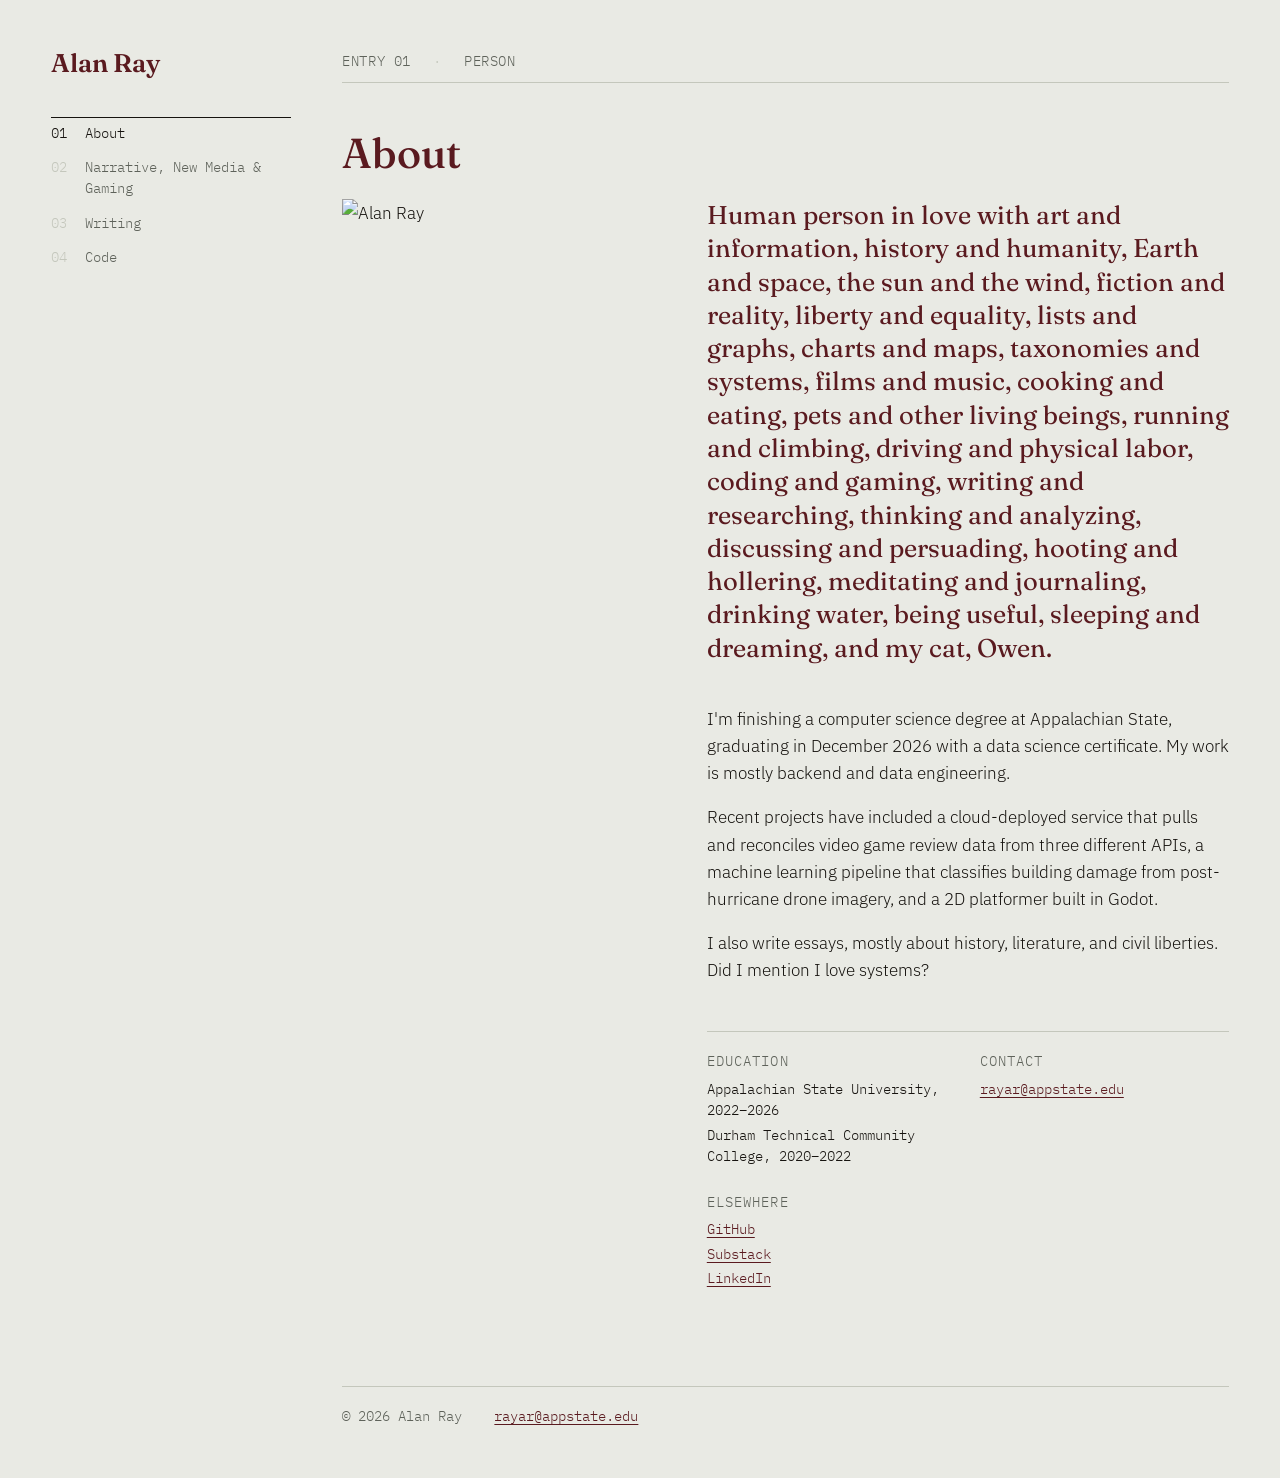
==== about.html @ 9c07a678 "Added about.html and style.css" ====
<!DOCTYPE html>
<html lang="en">

<head>
    <meta charset="utf-8">
    <meta name="viewport" content="width=device-width, initial-scale=1">
    <title>About - Alan Ray</title>
    <meta name="description"
        content="Alan Ray is finishing a Computer Science degree at Appalachian State, working in backend and data engineering.">
    <link rel="stylesheet" href="https://fonts.googleapis.com/css2?family=Fraunces:opsz,wght@9..144,400..600&family=IBM+Plex+Mono&family=IBM+Plex+Sans:wght@300;400&display=swap">
    <link rel="stylesheet" href="style.css">
</head>

<body>
    <a class="skip" href="#main">Skip to content</a>

    <div class="shell">

        <header class="rail">
            <a class="wordmark" href="index.html">Alan Ray</a>
            <nav aria-label="Main">
                <ul class="index">
                    <li><a href="about.html" data-entry="01" aria-current="page">About</a></li>
                    <li><a href="course.html" data-entry="02">Narrative, New Media &amp; Gaming</a></li>
                    <li><a href="writing.html" data-entry="03">Writing</a></li>
                    <li><a href="code.html" data-entry="04">Code</a></li>
                </ul>
            </nav>
        </header>

        <main class="content" id="main">
            <div class="catalog">
                <span>Entry 01</span>
                <span>Person</span>
            </div>

            <h1 class="page-title">About</h1>

            <div class="about-grid">
                <figure class="portrait">
                    <img src="images/portrait.jpg" alt="Alan Ray">
                </figure>

                <div>
                    <p class="epigraph">Human person in love with art and information, history and humanity, Earth and
                        space, the sun and the wind, fiction and reality, liberty and equality, lists and graphs, charts
                        and maps, taxonomies and systems, films and music, cooking and eating, pets and other living
                        beings, running and climbing, driving and physical labor, coding and gaming, writing and
                        researching, thinking and analyzing, discussing and persuading, hooting and hollering,
                        meditating and journaling, drinking water, being useful, sleeping and dreaming, and my cat,
                        Owen.</p>

                    <div class="prose">
                        <p>I'm finishing a computer science degree at Appalachian State, graduating in December 2026 with a data 
                            science certificate. My work is mostly backend and data engineering.</p>

                        <p>Recent projects have included a cloud-deployed service that pulls and reconciles video game
                            review data from three different APIs, a machine learning pipeline that classifies building
                            damage from post-hurricane drone imagery, and a 2D platformer built in Godot.</p>

                        <p>I also write essays, mostly about history, literature, and civil liberties. Did I mention I
                            love systems?</p>
                    </div>

                    <d1 class="meta">
                        <div>
                            <dt>Education</dt>
                            <dd>Appalachian State University, 2022&ndash;2026</dd>
                            <dd>Durham Technical Community College, 2020&ndash;2022</dd>
                        </div>
                        <div>
                            <dt>Contact</dt>
                            <dd><a href="mailto:rayar@appstate.edu">rayar@appstate.edu</a></dd>
                        </div>
                        <div>
                            <dt>Elsewhere</dt>
                            <dd><a href="https://github.com/rayar93">GitHub</a></dd>
                            <dd><a href="TODO">Substack</a></dd>
                            <dd><a href="TODO">LinkedIn</a></dd>
                        </div>
                    </d1>
                </div>
            </div>
            <footer class="foot">
                <span>&copy; 2026 Alan Ray</span>
                <span><a href="mailto:rayar@appstate.edu">rayar@appstate.edu</a></span>
            </footer>
        </main>
    </div>
</body>
</html>
---- style.css ----
:root {
  --paper:      #E9EAE4;
  --paper-dim:  #DFE1D9;
  --ink:        #16130F;
  --ink-soft:   #5E625A;
  --accent:     #5A1A1F;
  --accent-lit: #8C2F31;
  --rule:       #C4C7BC;

  --display: "Fraunces", Georgia, serif;
  --body:    "IBM Plex Sans", system-ui, sans-serif;
  --mono:    "IBM Plex Mono", ui-monospace, monospace;

  --step--1: clamp(0.78rem, 0.75rem + 0.15vw, 0.86rem);
  --step-0:  clamp(1rem, 0.96rem + 0.2vw, 1.09rem);
  --step-1:  clamp(1.3rem, 1.2rem + 0.5vw, 1.6rem);
  --step-2:  clamp(1.8rem, 1.5rem + 1.4vw, 2.8rem);
  --step-3:  clamp(2.6rem, 1.9rem + 3.4vw, 5.4rem);

  --rail: 15rem;
  --gap:  clamp(1.5rem, 4vw, 4rem);
}

*, *::before, *::after { box-sizing: border-box; }
body, h1, p, ul, li, figure, dl, dd { margin: 0; padding: 0; }
ul { list-style: none; }
img { display: block; max-width: 100%; }

body {
  background: var(--paper);
  color: var(--ink);
  font-family: var(--body);
  font-size: var(--step-0);
  font-weight: 300;
  line-height: 1.55;
  -webkit-font-smoothing: antialiased;
}

a { color: var(--accent); text-underline-offset: 0.2em; }
a:hover { color: var(--accent-lit); }

:focus-visible { outline: 2px solid var(--accent); outline-offset: 3px; }

.skip { position: absolute; left: -9999px; font-family: var(--mono); font-size: var(--step--1); }
.skip:focus {
  left: 1rem; top: 1rem; z-index: 10;
  background: var(--accent); color: var(--paper); padding: 0.6rem 1rem;
}

/* layout ---------------------------------------------------- */

.shell {
  display: grid;
  grid-template-columns: var(--rail) minmax(0, 1fr);
  gap: var(--gap);
  max-width: 1500px;
  margin: 0 auto;
  padding: clamp(1.5rem, 4vw, 3.5rem);
  min-height: 100vh;
}

.rail { position: sticky; top: clamp(1.5rem, 4vw, 3.5rem); align-self: start; }
.content { min-width: 0; }

/* index (nav) ----------------------------------------------- */

.wordmark {
  display: block;
  font-family: var(--display);
  font-weight: 600;
  font-size: var(--step-1);
  line-height: 1;
  color: var(--accent);
  text-decoration: none;
  margin-bottom: 2.5rem;
}

.index { font-family: var(--mono); font-size: var(--step--1); }
.index li { margin-bottom: 0.15rem; }

.index a {
  display: grid;
  grid-template-columns: 2.1rem 1fr;
  padding: 0.3rem 0;
  color: var(--ink-soft);
  text-decoration: none;
  border-top: 1px solid transparent;
  transition: color 0.12s ease, border-color 0.12s ease;
}

.index a::before {
  content: attr(data-entry);
  color: var(--rule);
  font-variant-numeric: tabular-nums;
}

.index a:hover, .index a:focus-visible { color: var(--accent); border-top-color: var(--rule); }
.index a:hover::before, .index a:focus-visible::before { color: var(--accent); }

.index a[aria-current="page"] { color: var(--ink); border-top-color: var(--ink); }
.index a[aria-current="page"]::before { color: var(--ink); }

/* catalog strip --------------------------------------------- */

.catalog {
  display: flex;
  flex-wrap: wrap;
  gap: 0.4rem 1.4rem;
  font-family: var(--mono);
  font-size: var(--step--1);
  letter-spacing: 0.04em;
  text-transform: uppercase;
  color: var(--ink-soft);
  border-bottom: 1px solid var(--rule);
  padding-bottom: 0.6rem;
  margin-bottom: clamp(1.5rem, 4vw, 3rem);
}

.catalog span { white-space: nowrap; }
.catalog span + span::before { content: "\00b7"; color: var(--rule); margin-right: 1.4rem; }

/* type ------------------------------------------------------ */

.display {
  font-family: var(--display);
  font-weight: 500;
  font-size: var(--step-3);
  line-height: 0.98;
  letter-spacing: -0.02em;
  color: var(--accent);
  text-wrap: balance;
}

.page-title {
  font-family: var(--display);
  font-weight: 500;
  font-size: var(--step-2);
  line-height: 1.05;
  color: var(--accent);
  margin-bottom: 1.5rem;
}

.epigraph {
  font-family: var(--display);
  font-weight: 400;
  font-size: var(--step-1);
  line-height: 1.3;
  color: var(--accent);
  text-wrap: pretty;
  max-width: 46ch;
  margin-bottom: 2.5rem;
}

.lede { font-size: var(--step-1); line-height: 1.35; text-wrap: pretty; }

.label {
  display: block;
  font-family: var(--mono);
  font-size: var(--step--1);
  text-transform: uppercase;
  letter-spacing: 0.08em;
  color: var(--ink-soft);
  margin-bottom: 0.6rem;
}

.prose { max-width: 60ch; }
.prose p + p { margin-top: 1.1rem; }

/* home ------------------------------------------------------ */

.hero {
  display: grid;
  grid-template-columns: minmax(0, 0.85fr) minmax(0, 1fr);
  gap: var(--gap);
  align-items: end;
  min-height: 78vh;
}

.hero-figure { height: 100%; }
.hero-figure img { width: 100%; height: 100%; min-height: 60vh; object-fit: cover; }
.hero-text { padding-bottom: 1rem; }

/* about ----------------------------------------------------- */

.about-grid {
  display: grid;
  grid-template-columns: minmax(0, 0.6fr) minmax(0, 1fr);
  gap: var(--gap);
  align-items: start;
}

.portrait img { width: 100%; aspect-ratio: 4 / 5; object-fit: cover; }

.meta {
  display: grid;
  gap: 1.5rem;
  grid-template-columns: repeat(auto-fit, minmax(14rem, 1fr));
  margin-top: 3rem;
  padding-top: 1.2rem;
  border-top: 1px solid var(--rule);
  font-family: var(--mono);
  font-size: var(--step--1);
}

.meta dt { text-transform: uppercase; letter-spacing: 0.08em; color: var(--ink-soft); margin-bottom: 0.4rem; }
.meta dd + dd { margin-top: 0.2rem; }

/* entry lists ----------------------------------------------- */

.entries { margin-top: clamp(2rem, 5vw, 4rem); border-top: 1px solid var(--rule); }

.entry a {
  display: grid;
  grid-template-columns: 3.5rem minmax(0, 1fr) auto;
  gap: 1rem;
  align-items: baseline;
  padding: 1.4rem 0;
  border-bottom: 1px solid var(--rule);
  color: var(--ink);
  text-decoration: none;
  transition: background 0.14s ease, padding 0.14s ease;
}

.entry a:hover, .entry a:focus-visible {
  background: var(--paper-dim);
  padding-left: 0.8rem;
  padding-right: 0.8rem;
}

.entry-num { font-family: var(--mono); font-size: var(--step--1); color: var(--ink-soft); font-variant-numeric: tabular-nums; }

.entry-title {
  font-family: var(--display);
  font-weight: 500;
  font-size: var(--step-1);
  line-height: 1.1;
  color: var(--accent);
}

.entry-note { display: block; margin-top: 0.35rem; max-width: 52ch; }

.entry-status {
  font-family: var(--mono);
  font-size: var(--step--1);
  text-transform: uppercase;
  letter-spacing: 0.06em;
  color: var(--ink-soft);
  white-space: nowrap;
}

/* figures --------------------------------------------------- */

.banner { margin-bottom: clamp(1.5rem, 4vw, 3rem); }
.banner img { width: 100%; aspect-ratio: 16 / 7; object-fit: cover; }

.embed { position: relative; aspect-ratio: 16 / 9; background: var(--paper-dim); margin: 2rem 0; }
.embed iframe { position: absolute; inset: 0; width: 100%; height: 100%; border: 0; }

/* footer ---------------------------------------------------- */

.foot {
  display: flex;
  flex-wrap: wrap;
  gap: 0.5rem 2rem;
  margin-top: clamp(3rem, 8vw, 6rem);
  padding-top: 1.2rem;
  border-top: 1px solid var(--rule);
  font-family: var(--mono);
  font-size: var(--step--1);
  color: var(--ink-soft);
}

/* responsive ------------------------------------------------ */

@media (max-width: 900px) {
  .shell { grid-template-columns: 1fr; gap: 2rem; }
  .rail { position: static; }
  .wordmark { margin-bottom: 1rem; }

  .index {
    display: flex;
    flex-wrap: wrap;
    gap: 0 1.2rem;
    border-top: 1px solid var(--rule);
    padding-top: 0.8rem;
  }
  .index a { grid-template-columns: 1fr; border-top: 0; padding: 0.2rem 0; }
  .index a::before { display: none; }
  .index a[aria-current="page"] { border-top: 0; text-decoration: underline; }

  .hero { display: flex; flex-direction: column-reverse; gap: 1.5rem; min-height: 0; }
  .hero-figure img { min-height: 45vh; }

  .about-grid { grid-template-columns: 1fr; }
  .portrait { max-width: 20rem; }

  .entry a { grid-template-columns: 2.5rem minmax(0, 1fr); }
  .entry-status { grid-column: 2; }
}

@media (prefers-reduced-motion: reduce) {
  *, *::before, *::after { transition-duration: 0.01ms !important; }
}
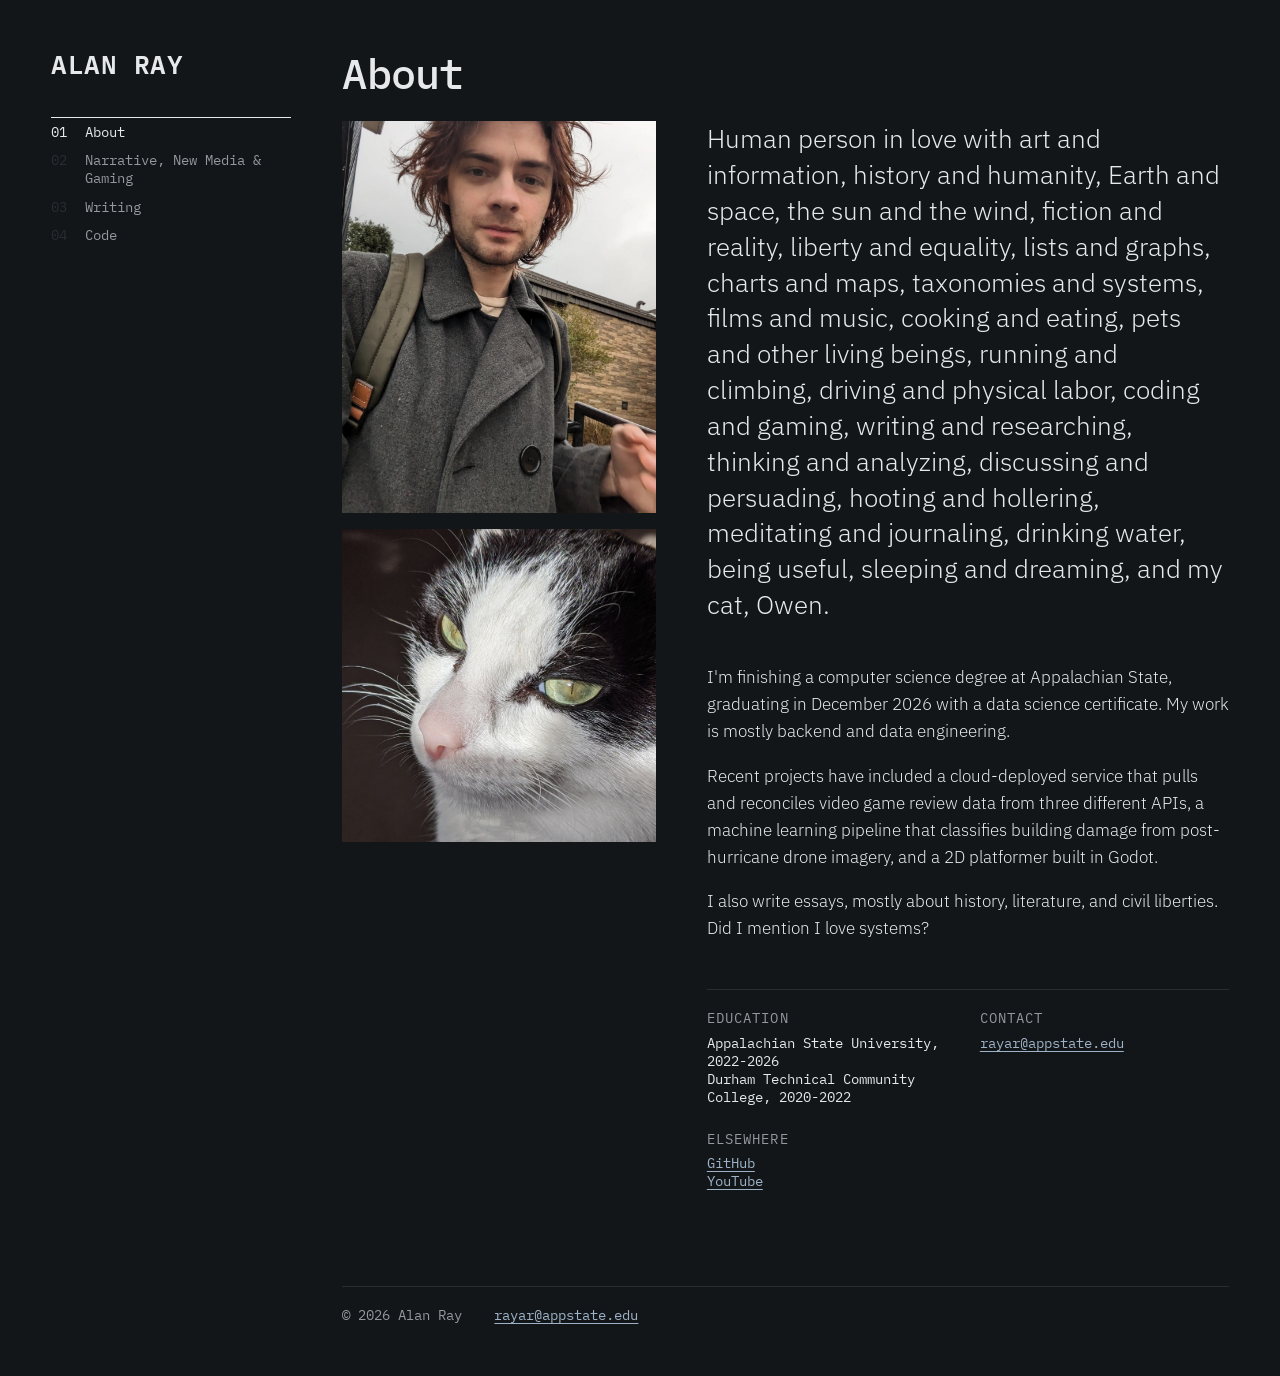
==== commit 3f2ff481: "Website v2 - New images - New pages - Edited text - Refactored code - Changed styles - Met assignmen" ====
--- a/about.html
+++ b/about.html
@@ -2,90 +2,88 @@
 <html lang="en">
 
 <head>
-    <meta charset="utf-8">
-    <meta name="viewport" content="width=device-width, initial-scale=1">
-    <title>About - Alan Ray</title>
-    <meta name="description"
-        content="Alan Ray is finishing a Computer Science degree at Appalachian State, working in backend and data engineering.">
-    <link rel="stylesheet" href="https://fonts.googleapis.com/css2?family=Fraunces:opsz,wght@9..144,400..600&family=IBM+Plex+Mono&family=IBM+Plex+Sans:wght@300;400&display=swap">
-    <link rel="stylesheet" href="style.css">
+  <meta charset="utf-8">
+  <meta name="viewport" content="width=device-width, initial-scale=1">
+  <title>About - Alan Ray</title>
+  <meta name="description"
+    content="Alan Ray is finishing a computer science degree at Appalachian State, working in backend and data engineering.">
+  <link rel="stylesheet"
+    href="https://fonts.googleapis.com/css2?family=IBM+Plex+Mono:wght@400;500;600&family=IBM+Plex+Sans:wght@300;400&display=swap">
+  <link rel="stylesheet" href="style.css">
 </head>
 
 <body>
-    <a class="skip" href="#main">Skip to content</a>
+  <a class="skip" href="#main">Skip to content</a>
 
-    <div class="shell">
+  <div class="shell">
 
-        <header class="rail">
-            <a class="wordmark" href="index.html">Alan Ray</a>
-            <nav aria-label="Main">
-                <ul class="index">
-                    <li><a href="about.html" data-entry="01" aria-current="page">About</a></li>
-                    <li><a href="course.html" data-entry="02">Narrative, New Media &amp; Gaming</a></li>
-                    <li><a href="writing.html" data-entry="03">Writing</a></li>
-                    <li><a href="code.html" data-entry="04">Code</a></li>
-                </ul>
-            </nav>
-        </header>
+    <header class="rail">
+      <a class="wordmark" href="index.html">Alan Ray</a>
+      <nav aria-label="Main">
+        <ul class="index">
+          <li><a href="about.html" data-entry="01" aria-current="page">About</a></li>
+          <li><a href="course.html" data-entry="02">Narrative, New Media &amp; Gaming</a></li>
+          <li><a href="writing.html" data-entry="03">Writing</a></li>
+          <li><a href="code.html" data-entry="04">Code</a></li>
+        </ul>
+      </nav>
+    </header>
 
-        <main class="content" id="main">
-            <div class="catalog">
-                <span>Entry 01</span>
-                <span>Person</span>
+    <main class="content" id="main">
+      <h1>About</h1>
+
+      <div class="about">
+        <div>
+          <img class="portrait" src="images/portrait.png" alt="Alan Ray">
+          <img class="owen" src="images/owen.jpg" alt="Owen, a black and white cat, in profile.">
+        </div>
+
+        <div>
+          <p class="epigraph">Human person in love with art and information, history and humanity, Earth and space, the
+            sun and the wind, fiction and reality, liberty and equality, lists and graphs, charts and maps, taxonomies
+            and systems, films and music, cooking and eating, pets and other living beings, running and climbing,
+            driving and physical labor, coding and gaming, writing and researching, thinking and analyzing, discussing
+            and persuading, hooting and hollering, meditating and journaling, drinking water, being useful, sleeping and
+            dreaming, and my cat, Owen.</p>
+
+          <div class="prose">
+            <p>I'm finishing a computer science degree at Appalachian State, graduating in December 2026 with a data
+              science certificate. My work is mostly backend and data engineering.</p>
+
+            <p>Recent projects have included a cloud-deployed service that pulls and reconciles video game review data
+              from three different APIs, a machine learning pipeline that classifies building damage from post-hurricane
+              drone imagery, and a 2D platformer built in Godot.</p>
+
+            <p>I also write essays, mostly about history, literature, and civil liberties. Did I mention I love systems?
+            </p>
+          </div>
+
+          <dl class="meta">
+            <div>
+              <dt>Education</dt>
+              <dd>Appalachian State University, 2022-2026</dd>
+              <dd>Durham Technical Community College, 2020-2022</dd>
             </div>
+            <div>
+              <dt>Contact</dt>
+              <dd><a href="mailto:rayar@appstate.edu">rayar@appstate.edu</a></dd>
+            </div>
+            <div>
+              <dt>Elsewhere</dt>
+              <dd><a href="https://github.com/rayar93">GitHub</a></dd>
+              <dd><a href="https://www.youtube.com/@rayar93">YouTube</a></dd>
+            </div>
+          </dl>
+        </div>
+      </div>
 
-            <h1 class="page-title">About</h1>
+      <footer class="foot">
+        <span>&copy; 2026 Alan Ray</span>
+        <span><a href="mailto:rayar@appstate.edu">rayar@appstate.edu</a></span>
+      </footer>
+    </main>
 
-            <div class="about-grid">
-                <figure class="portrait">
-                    <img src="images/portrait.jpg" alt="Alan Ray">
-                </figure>
+  </div>
+</body>
 
-                <div>
-                    <p class="epigraph">Human person in love with art and information, history and humanity, Earth and
-                        space, the sun and the wind, fiction and reality, liberty and equality, lists and graphs, charts
-                        and maps, taxonomies and systems, films and music, cooking and eating, pets and other living
-                        beings, running and climbing, driving and physical labor, coding and gaming, writing and
-                        researching, thinking and analyzing, discussing and persuading, hooting and hollering,
-                        meditating and journaling, drinking water, being useful, sleeping and dreaming, and my cat,
-                        Owen.</p>
-
-                    <div class="prose">
-                        <p>I'm finishing a computer science degree at Appalachian State, graduating in December 2026 with a data 
-                            science certificate. My work is mostly backend and data engineering.</p>
-
-                        <p>Recent projects have included a cloud-deployed service that pulls and reconciles video game
-                            review data from three different APIs, a machine learning pipeline that classifies building
-                            damage from post-hurricane drone imagery, and a 2D platformer built in Godot.</p>
-
-                        <p>I also write essays, mostly about history, literature, and civil liberties. Did I mention I
-                            love systems?</p>
-                    </div>
-
-                    <d1 class="meta">
-                        <div>
-                            <dt>Education</dt>
-                            <dd>Appalachian State University, 2022&ndash;2026</dd>
-                            <dd>Durham Technical Community College, 2020&ndash;2022</dd>
-                        </div>
-                        <div>
-                            <dt>Contact</dt>
-                            <dd><a href="mailto:rayar@appstate.edu">rayar@appstate.edu</a></dd>
-                        </div>
-                        <div>
-                            <dt>Elsewhere</dt>
-                            <dd><a href="https://github.com/rayar93">GitHub</a></dd>
-                            <dd><a href="TODO">Substack</a></dd>
-                            <dd><a href="TODO">LinkedIn</a></dd>
-                        </div>
-                    </d1>
-                </div>
-            </div>
-            <footer class="foot">
-                <span>&copy; 2026 Alan Ray</span>
-                <span><a href="mailto:rayar@appstate.edu">rayar@appstate.edu</a></span>
-            </footer>
-        </main>
-    </div>
-</body>
 </html>
--- a/style.css
+++ b/style.css
@@ -1,13 +1,17 @@
+/* Alan Ray - portfolio. */
+
 :root {
-  --paper:      #E9EAE4;
-  --paper-dim:  #DFE1D9;
-  --ink:        #16130F;
-  --ink-soft:   #5E625A;
-  --accent:     #5A1A1F;
-  --accent-lit: #8C2F31;
-  --rule:       #C4C7BC;
-
-  --display: "Fraunces", Georgia, serif;
+  color-scheme: dark;
+
+  --paper:      #131619;
+  --paper-dim:  #1C2024;
+  --ink:        #E6E8EA;
+  --ink-soft:   #93999F;
+  --accent:     #9DB2C6;
+  --accent-lit: #BACDDE;
+  --rule:       #282D32;
+
+  --display: "IBM Plex Mono", ui-monospace, monospace;
   --body:    "IBM Plex Sans", system-ui, sans-serif;
   --mono:    "IBM Plex Mono", ui-monospace, monospace;
 
@@ -15,68 +19,63 @@
   --step-0:  clamp(1rem, 0.96rem + 0.2vw, 1.09rem);
   --step-1:  clamp(1.3rem, 1.2rem + 0.5vw, 1.6rem);
   --step-2:  clamp(1.8rem, 1.5rem + 1.4vw, 2.8rem);
-  --step-3:  clamp(2.6rem, 1.9rem + 3.4vw, 5.4rem);
-
-  --rail: 15rem;
+  --step-3:  clamp(2.1rem, 1.6rem + 2.4vw, 3.8rem);
+
+  --pad:  clamp(1.5rem, 4vw, 3.5rem);
   --gap:  clamp(1.5rem, 4vw, 4rem);
 }
 
 *, *::before, *::after { box-sizing: border-box; }
-body, h1, p, ul, li, figure, dl, dd { margin: 0; padding: 0; }
+body, h1, h2, p, ul, dl, dd { margin: 0; padding: 0; }
 ul { list-style: none; }
-img { display: block; max-width: 100%; }
+img { display: block; width: 100%; object-fit: cover; }
 
 body {
   background: var(--paper);
   color: var(--ink);
-  font-family: var(--body);
-  font-size: var(--step-0);
-  font-weight: 300;
-  line-height: 1.55;
+  font: 300 var(--step-0)/1.55 var(--body);
   -webkit-font-smoothing: antialiased;
 }
 
 a { color: var(--accent); text-underline-offset: 0.2em; }
 a:hover { color: var(--accent-lit); }
-
 :focus-visible { outline: 2px solid var(--accent); outline-offset: 3px; }
 
-.skip { position: absolute; left: -9999px; font-family: var(--mono); font-size: var(--step--1); }
+.skip { position: absolute; left: -9999px; }
 .skip:focus {
-  left: 1rem; top: 1rem; z-index: 10;
-  background: var(--accent); color: var(--paper); padding: 0.6rem 1rem;
+  left: 1rem; top: 1rem; z-index: 1;
+  background: var(--ink); color: var(--paper); padding: 0.6rem 1rem;
+  font: var(--step--1) var(--mono);
 }
 
 /* layout ---------------------------------------------------- */
 
 .shell {
   display: grid;
-  grid-template-columns: var(--rail) minmax(0, 1fr);
+  grid-template-columns: 15rem minmax(0, 1fr);
   gap: var(--gap);
   max-width: 1500px;
   margin: 0 auto;
-  padding: clamp(1.5rem, 4vw, 3.5rem);
+  padding: var(--pad);
   min-height: 100vh;
 }
 
-.rail { position: sticky; top: clamp(1.5rem, 4vw, 3.5rem); align-self: start; }
+.rail { position: sticky; top: var(--pad); align-self: start; }
 .content { min-width: 0; }
 
 /* index (nav) ----------------------------------------------- */
 
 .wordmark {
   display: block;
-  font-family: var(--display);
-  font-weight: 600;
-  font-size: var(--step-1);
-  line-height: 1;
-  color: var(--accent);
+  font: 600 var(--step-1)/1 var(--display);
+  letter-spacing: 0.02em;
+  text-transform: uppercase;
+  color: var(--ink);
   text-decoration: none;
   margin-bottom: 2.5rem;
 }
 
-.index { font-family: var(--mono); font-size: var(--step--1); }
-.index li { margin-bottom: 0.15rem; }
+.index { font: var(--step--1) var(--mono); }
 
 .index a {
   display: grid;
@@ -85,7 +84,7 @@
   color: var(--ink-soft);
   text-decoration: none;
   border-top: 1px solid transparent;
-  transition: color 0.12s ease, border-color 0.12s ease;
+  transition: color 0.12s, border-color 0.12s;
 }
 
 .index a::before {
@@ -94,58 +93,30 @@
   font-variant-numeric: tabular-nums;
 }
 
-.index a:hover, .index a:focus-visible { color: var(--accent); border-top-color: var(--rule); }
-.index a:hover::before, .index a:focus-visible::before { color: var(--accent); }
-
+.index a:is(:hover, :focus-visible) { color: var(--accent); border-top-color: var(--rule); }
+.index a:is(:hover, :focus-visible)::before { color: var(--accent); }
 .index a[aria-current="page"] { color: var(--ink); border-top-color: var(--ink); }
 .index a[aria-current="page"]::before { color: var(--ink); }
 
-/* catalog strip --------------------------------------------- */
-
-.catalog {
-  display: flex;
-  flex-wrap: wrap;
-  gap: 0.4rem 1.4rem;
-  font-family: var(--mono);
-  font-size: var(--step--1);
-  letter-spacing: 0.04em;
-  text-transform: uppercase;
-  color: var(--ink-soft);
-  border-bottom: 1px solid var(--rule);
-  padding-bottom: 0.6rem;
-  margin-bottom: clamp(1.5rem, 4vw, 3rem);
-}
-
-.catalog span { white-space: nowrap; }
-.catalog span + span::before { content: "\00b7"; color: var(--rule); margin-right: 1.4rem; }
-
 /* type ------------------------------------------------------ */
 
-.display {
-  font-family: var(--display);
-  font-weight: 500;
+h1 {
+  font: 500 var(--step-2)/1.1 var(--display);
+  letter-spacing: -0.02em;
+  color: var(--ink);
+  margin-bottom: 1.5rem;
+}
+
+.hero h1 {
   font-size: var(--step-3);
-  line-height: 0.98;
-  letter-spacing: -0.02em;
-  color: var(--accent);
+  line-height: 1.05;
+  letter-spacing: -0.03em;
   text-wrap: balance;
-}
-
-.page-title {
-  font-family: var(--display);
-  font-weight: 500;
-  font-size: var(--step-2);
-  line-height: 1.05;
-  color: var(--accent);
-  margin-bottom: 1.5rem;
+  margin: 0;
 }
 
 .epigraph {
-  font-family: var(--display);
-  font-weight: 400;
-  font-size: var(--step-1);
-  line-height: 1.3;
-  color: var(--accent);
+  font: 300 var(--step-1)/1.4 var(--body);
   text-wrap: pretty;
   max-width: 46ch;
   margin-bottom: 2.5rem;
@@ -155,8 +126,7 @@
 
 .label {
   display: block;
-  font-family: var(--mono);
-  font-size: var(--step--1);
+  font: var(--step--1) var(--mono);
   text-transform: uppercase;
   letter-spacing: 0.08em;
   color: var(--ink-soft);
@@ -165,6 +135,17 @@
 
 .prose { max-width: 60ch; }
 .prose p + p { margin-top: 1.1rem; }
+.prose + .prose { margin-top: clamp(2rem, 5vw, 3rem); }
+
+/* images ---------------------------------------------------- */
+
+.hero img { height: 100%; min-height: 60vh; }
+.banner { aspect-ratio: 3 / 2; max-height: 62vh; margin-bottom: clamp(1.5rem, 4vw, 3rem); }
+.portrait { aspect-ratio: 4 / 5; }
+.owen { aspect-ratio: 1; margin-top: 1rem; }
+
+.embed { aspect-ratio: 16 / 9; margin: 2rem 0; background: var(--paper-dim); }
+.embed iframe { width: 100%; height: 100%; border: 0; }
 
 /* home ------------------------------------------------------ */
 
@@ -172,24 +153,18 @@
   display: grid;
   grid-template-columns: minmax(0, 0.85fr) minmax(0, 1fr);
   gap: var(--gap);
-  align-items: end;
+  align-items: start;
   min-height: 78vh;
 }
 
-.hero-figure { height: 100%; }
-.hero-figure img { width: 100%; height: 100%; min-height: 60vh; object-fit: cover; }
-.hero-text { padding-bottom: 1rem; }
-
 /* about ----------------------------------------------------- */
 
-.about-grid {
+.about {
   display: grid;
   grid-template-columns: minmax(0, 0.6fr) minmax(0, 1fr);
   gap: var(--gap);
   align-items: start;
 }
-
-.portrait img { width: 100%; aspect-ratio: 4 / 5; object-fit: cover; }
 
 .meta {
   display: grid;
@@ -198,18 +173,21 @@
   margin-top: 3rem;
   padding-top: 1.2rem;
   border-top: 1px solid var(--rule);
-  font-family: var(--mono);
-  font-size: var(--step--1);
-}
-
-.meta dt { text-transform: uppercase; letter-spacing: 0.08em; color: var(--ink-soft); margin-bottom: 0.4rem; }
-.meta dd + dd { margin-top: 0.2rem; }
+  font: var(--step--1) var(--mono);
+}
+
+.meta dt {
+  text-transform: uppercase;
+  letter-spacing: 0.08em;
+  color: var(--ink-soft);
+  margin-bottom: 0.4rem;
+}
 
 /* entry lists ----------------------------------------------- */
 
 .entries { margin-top: clamp(2rem, 5vw, 4rem); border-top: 1px solid var(--rule); }
 
-.entry a {
+.entries a {
   display: grid;
   grid-template-columns: 3.5rem minmax(0, 1fr) auto;
   gap: 1rem;
@@ -218,43 +196,25 @@
   border-bottom: 1px solid var(--rule);
   color: var(--ink);
   text-decoration: none;
-  transition: background 0.14s ease, padding 0.14s ease;
-}
-
-.entry a:hover, .entry a:focus-visible {
+  transition: background 0.14s, padding 0.14s;
+}
+
+.entries a:is(:hover, :focus-visible) {
   background: var(--paper-dim);
-  padding-left: 0.8rem;
-  padding-right: 0.8rem;
-}
-
-.entry-num { font-family: var(--mono); font-size: var(--step--1); color: var(--ink-soft); font-variant-numeric: tabular-nums; }
-
-.entry-title {
-  font-family: var(--display);
-  font-weight: 500;
-  font-size: var(--step-1);
-  line-height: 1.1;
-  color: var(--accent);
-}
-
-.entry-note { display: block; margin-top: 0.35rem; max-width: 52ch; }
-
-.entry-status {
-  font-family: var(--mono);
-  font-size: var(--step--1);
-  text-transform: uppercase;
-  letter-spacing: 0.06em;
-  color: var(--ink-soft);
-  white-space: nowrap;
-}
-
-/* figures --------------------------------------------------- */
-
-.banner { margin-bottom: clamp(1.5rem, 4vw, 3rem); }
-.banner img { width: 100%; aspect-ratio: 16 / 7; object-fit: cover; }
-
-.embed { position: relative; aspect-ratio: 16 / 9; background: var(--paper-dim); margin: 2rem 0; }
-.embed iframe { position: absolute; inset: 0; width: 100%; height: 100%; border: 0; }
+  padding-inline: 0.8rem;
+}
+
+.entries h2 { font: 500 var(--step-1)/1.15 var(--display); letter-spacing: -0.02em; }
+.entries p { max-width: 52ch; margin-top: 0.35rem; }
+
+.entries .num,
+.entries .status {
+  font: var(--step--1) var(--mono);
+  color: var(--ink-soft);
+  font-variant-numeric: tabular-nums;
+}
+
+.entries .status { text-transform: uppercase; letter-spacing: 0.06em; white-space: nowrap; }
 
 /* footer ---------------------------------------------------- */
 
@@ -265,8 +225,7 @@
   margin-top: clamp(3rem, 8vw, 6rem);
   padding-top: 1.2rem;
   border-top: 1px solid var(--rule);
-  font-family: var(--mono);
-  font-size: var(--step--1);
+  font: var(--step--1) var(--mono);
   color: var(--ink-soft);
 }
 
@@ -289,15 +248,15 @@
   .index a[aria-current="page"] { border-top: 0; text-decoration: underline; }
 
   .hero { display: flex; flex-direction: column-reverse; gap: 1.5rem; min-height: 0; }
-  .hero-figure img { min-height: 45vh; }
-
-  .about-grid { grid-template-columns: 1fr; }
-  .portrait { max-width: 20rem; }
-
-  .entry a { grid-template-columns: 2.5rem minmax(0, 1fr); }
-  .entry-status { grid-column: 2; }
+  .hero img { min-height: 45vh; }
+
+  .about { grid-template-columns: 1fr; }
+  .portrait, .owen { max-width: 20rem; }
+
+  .entries a { grid-template-columns: 2.5rem minmax(0, 1fr); }
+  .entries .status { grid-column: 2; }
 }
 
 @media (prefers-reduced-motion: reduce) {
   *, *::before, *::after { transition-duration: 0.01ms !important; }
-}
+}
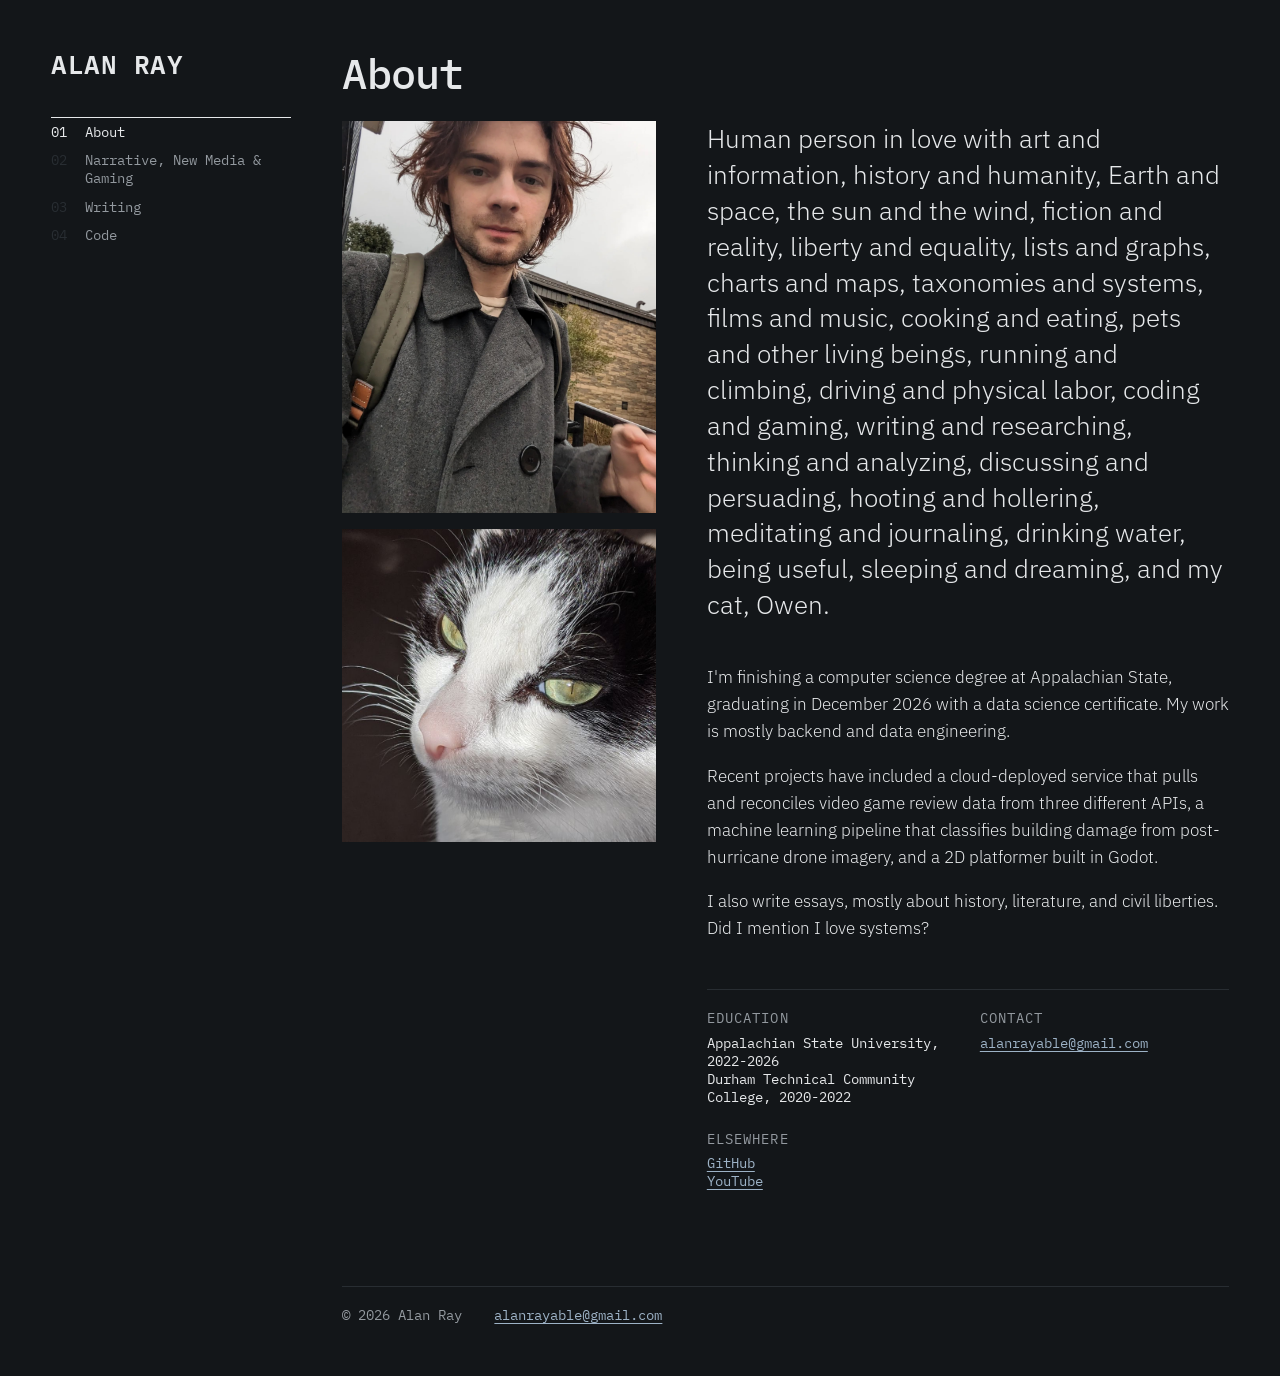
==== commit 3828549d: "Updated email address" ====
--- a/about.html
+++ b/about.html
@@ -66,7 +66,7 @@
             </div>
             <div>
               <dt>Contact</dt>
-              <dd><a href="mailto:rayar@appstate.edu">rayar@appstate.edu</a></dd>
+              <dd><a href="mailto:alanrayable@gmail.com">alanrayable@gmail.com</a></dd>
             </div>
             <div>
               <dt>Elsewhere</dt>
@@ -79,7 +79,7 @@
 
       <footer class="foot">
         <span>&copy; 2026 Alan Ray</span>
-        <span><a href="mailto:rayar@appstate.edu">rayar@appstate.edu</a></span>
+        <span><a href="mailto:alanrayable@gmail.com">alanrayable@gmail.com</a></span>
       </footer>
     </main>
 
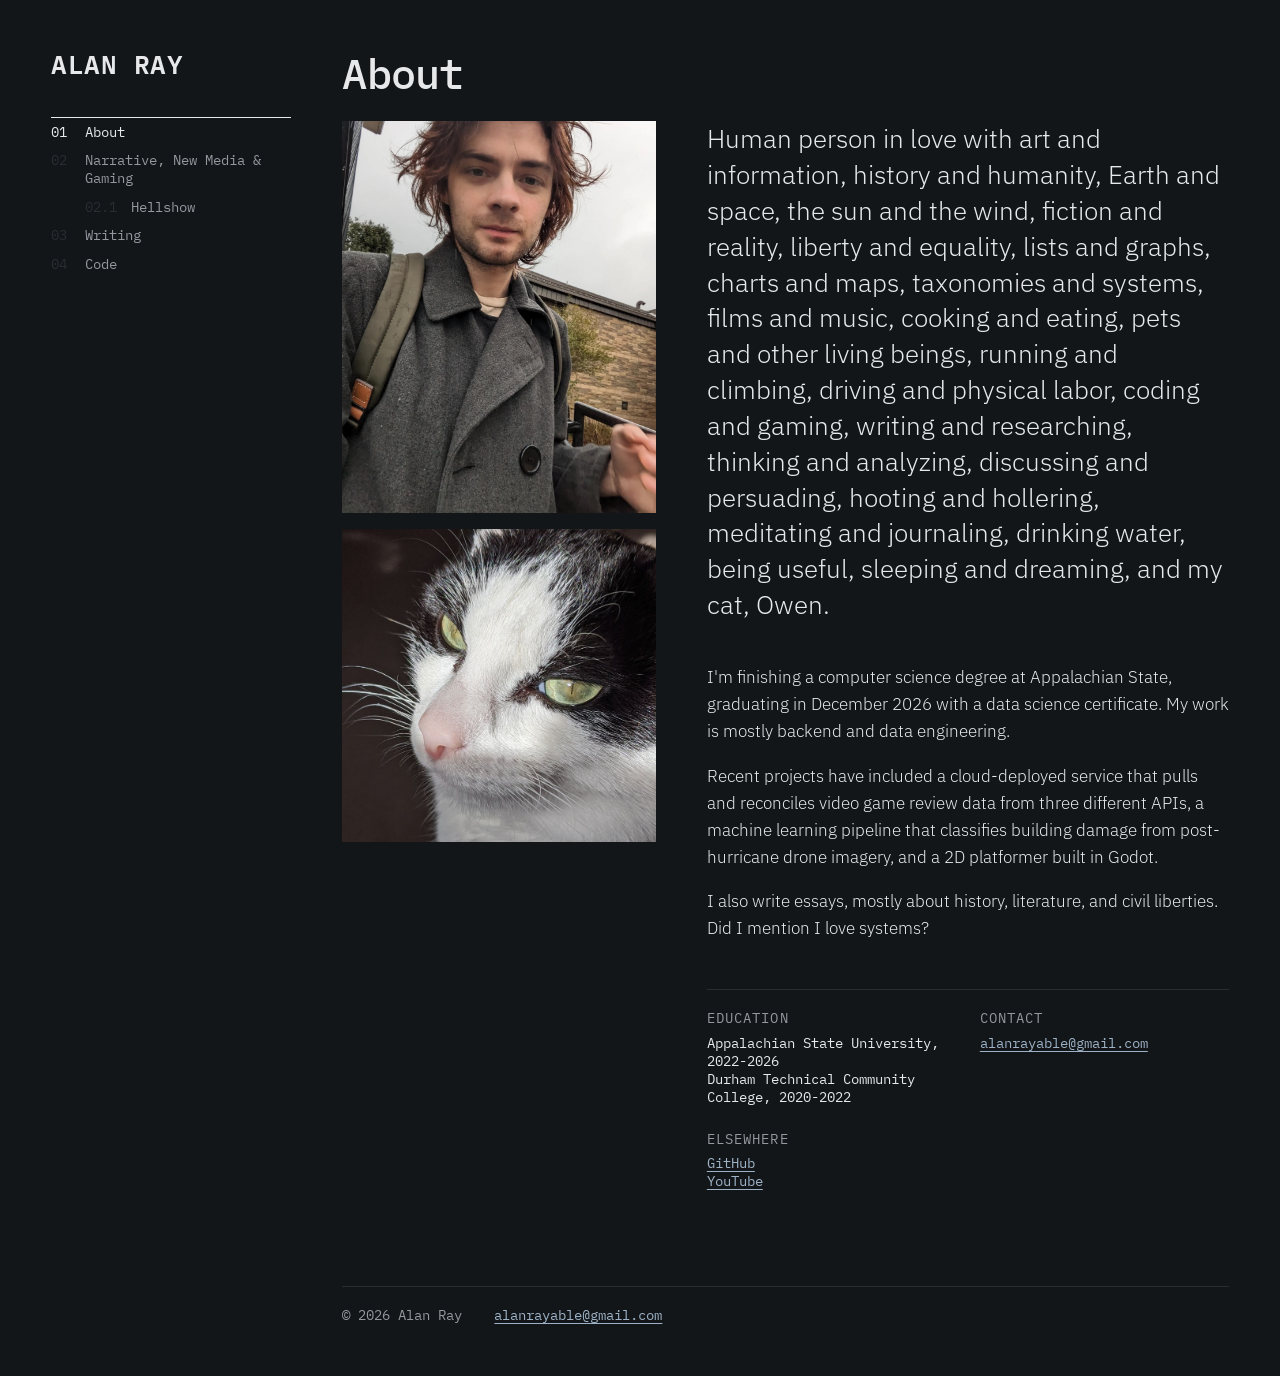
==== commit b376c772: "SEO pass" ====
--- a/about.html
+++ b/about.html
@@ -7,6 +7,7 @@
   <title>About - Alan Ray</title>
   <meta name="description"
     content="Alan Ray is finishing a computer science degree at Appalachian State, working in backend and data engineering.">
+  <link rel="canonical" href="https://rayar93.github.io/about.html">
   <link rel="stylesheet"
     href="https://fonts.googleapis.com/css2?family=IBM+Plex+Mono:wght@400;500;600&family=IBM+Plex+Sans:wght@300;400&display=swap">
   <link rel="stylesheet" href="style.css">
@@ -18,11 +19,15 @@
   <div class="shell">
 
     <header class="rail">
-      <a class="wordmark" href="index.html">Alan Ray</a>
+      <a class="wordmark" href="./">Alan Ray</a>
       <nav aria-label="Main">
         <ul class="index">
           <li><a href="about.html" data-entry="01" aria-current="page">About</a></li>
-          <li><a href="course.html" data-entry="02">Narrative, New Media &amp; Gaming</a></li>
+          <li><a href="course.html" data-entry="02">Narrative, New Media &amp; Gaming</a>
+            <ul>
+              <li><a href="afterlife.html" data-entry="02.1">Hellshow</a></li>
+            </ul>
+          </li>
           <li><a href="writing.html" data-entry="03">Writing</a></li>
           <li><a href="code.html" data-entry="04">Code</a></li>
         </ul>
--- a/style.css
+++ b/style.css
@@ -97,6 +97,12 @@
 .index a:is(:hover, :focus-visible)::before { color: var(--accent); }
 .index a[aria-current="page"] { color: var(--ink); border-top-color: var(--ink); }
 .index a[aria-current="page"]::before { color: var(--ink); }
+
+/* sub-entries sit under their parent, number in the parent's label column */
+.index ul { padding-left: 2.1rem; }
+.index ul a { grid-template-columns: 2.9rem 1fr; }
+.index li:has(ul [aria-current="page"]) > a,
+.index li:has(ul [aria-current="page"]) > a::before { color: var(--ink); }
 
 /* type ------------------------------------------------------ */
 
@@ -246,6 +252,8 @@
   .index a { grid-template-columns: 1fr; border-top: 0; padding: 0.2rem 0; }
   .index a::before { display: none; }
   .index a[aria-current="page"] { border-top: 0; text-decoration: underline; }
+  .index li, .index ul { display: contents; }
+  .index ul a { grid-template-columns: 1fr; }
 
   .hero { display: flex; flex-direction: column-reverse; gap: 1.5rem; min-height: 0; }
   .hero img { min-height: 45vh; }
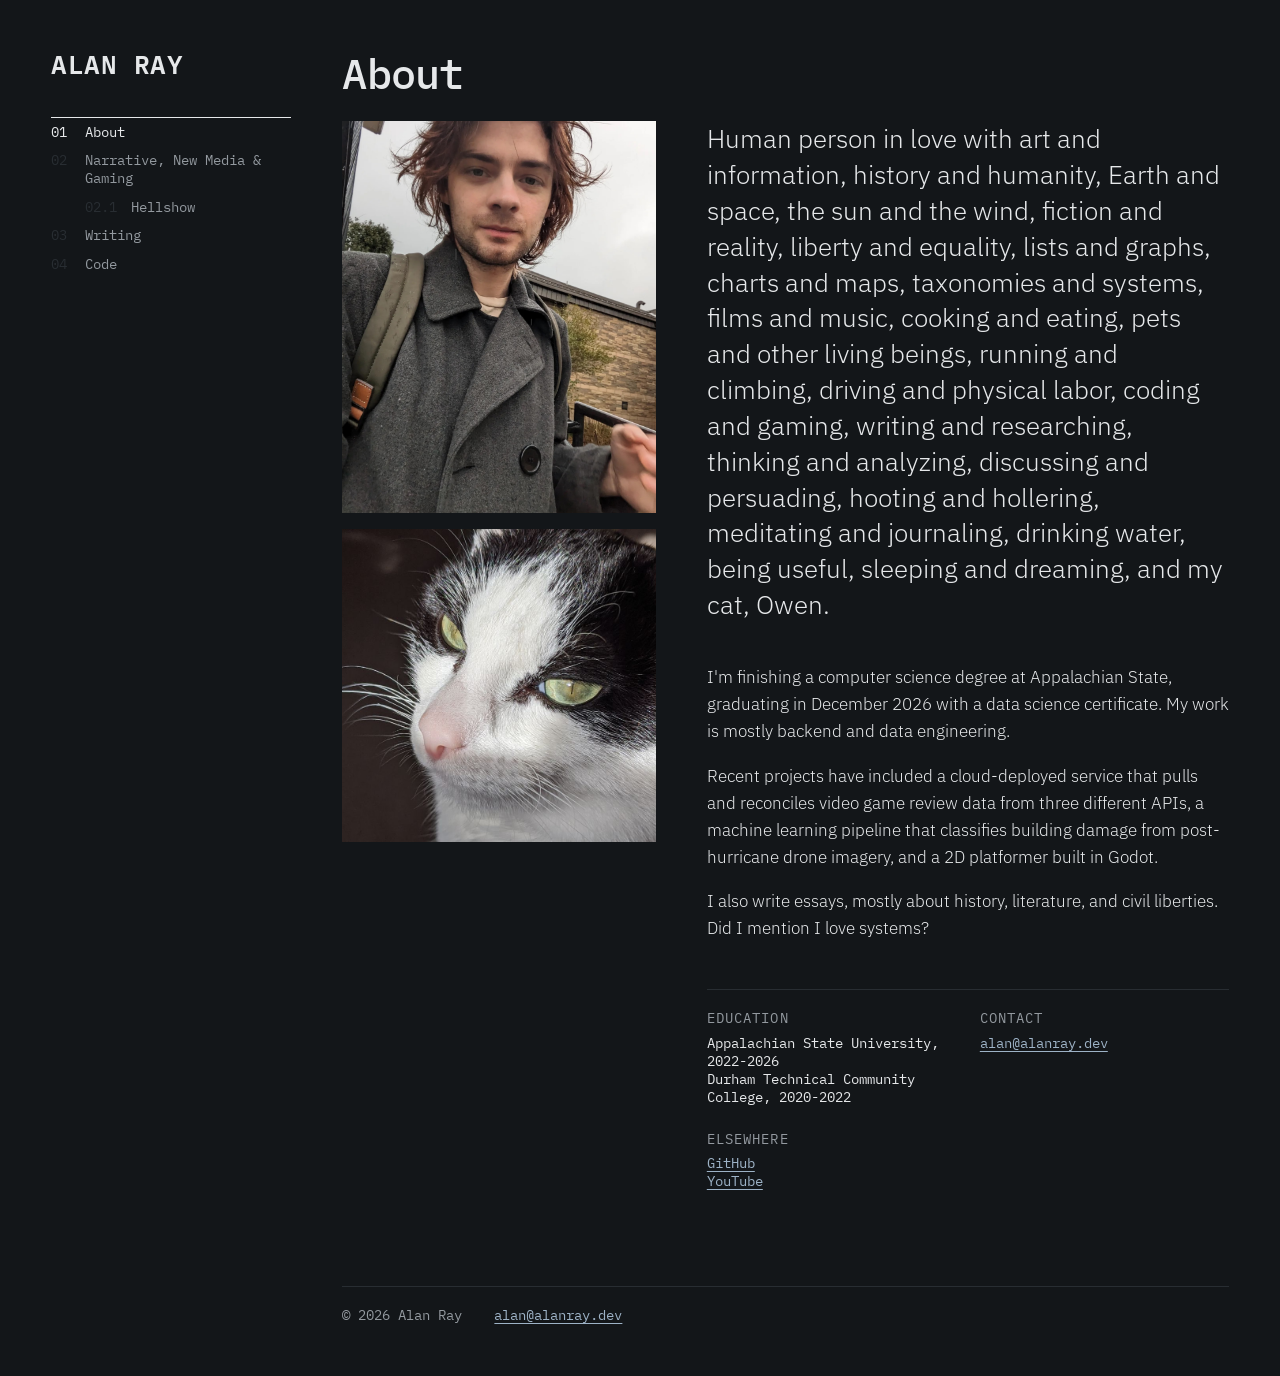
==== commit f69afdeb: "Updated email address" ====
--- a/about.html
+++ b/about.html
@@ -7,7 +7,7 @@
   <title>About - Alan Ray</title>
   <meta name="description"
     content="Alan Ray is finishing a computer science degree at Appalachian State, working in backend and data engineering.">
-  <link rel="canonical" href="https://rayar93.github.io/about.html">
+  <link rel="canonical" href="https://alanray.dev/about.html">
   <link rel="stylesheet"
     href="https://fonts.googleapis.com/css2?family=IBM+Plex+Mono:wght@400;500;600&family=IBM+Plex+Sans:wght@300;400&display=swap">
   <link rel="stylesheet" href="style.css">
@@ -71,7 +71,7 @@
             </div>
             <div>
               <dt>Contact</dt>
-              <dd><a href="mailto:alanrayable@gmail.com">alanrayable@gmail.com</a></dd>
+              <dd><a href="mailto:alan@alanray.dev">alan@alanray.dev</a></dd>
             </div>
             <div>
               <dt>Elsewhere</dt>
@@ -84,7 +84,7 @@
 
       <footer class="foot">
         <span>&copy; 2026 Alan Ray</span>
-        <span><a href="mailto:alanrayable@gmail.com">alanrayable@gmail.com</a></span>
+        <span><a href="mailto:alan@alanray.dev">alan@alanray.dev</a></span>
       </footer>
     </main>
 
